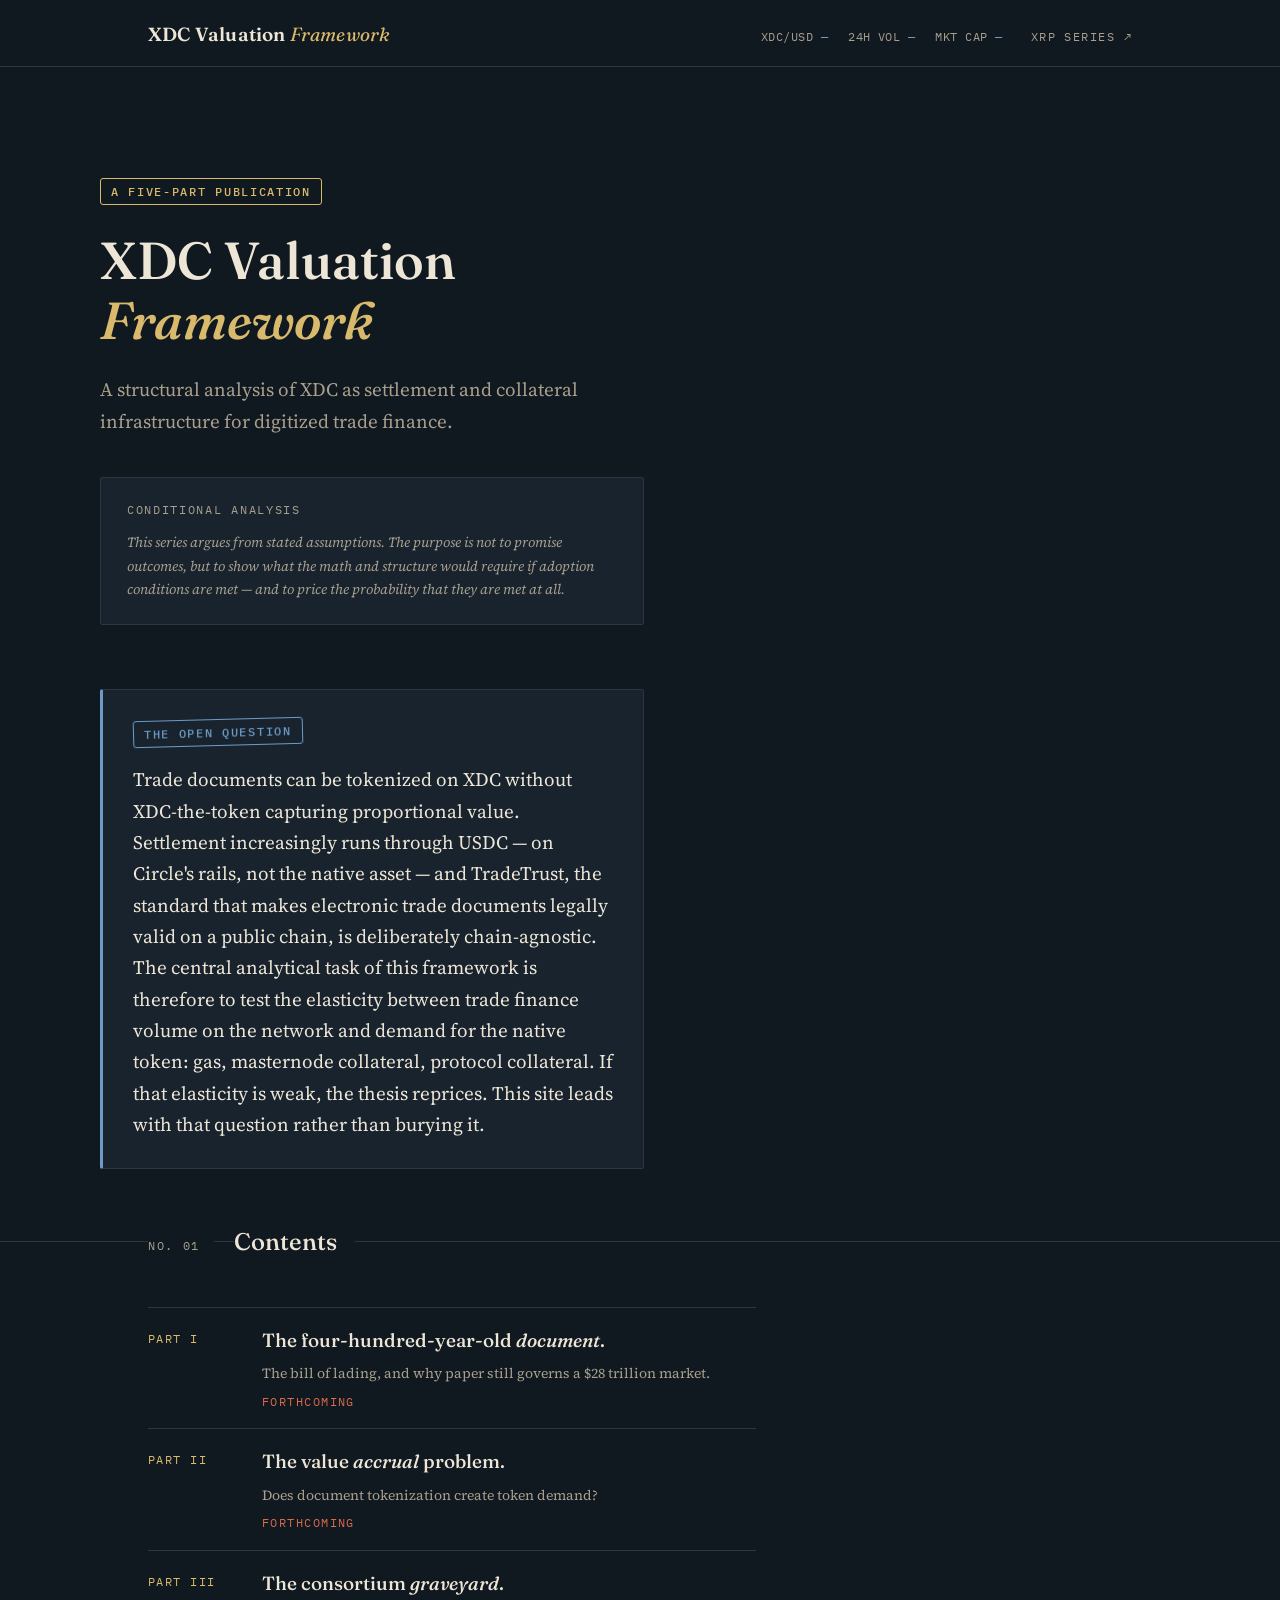
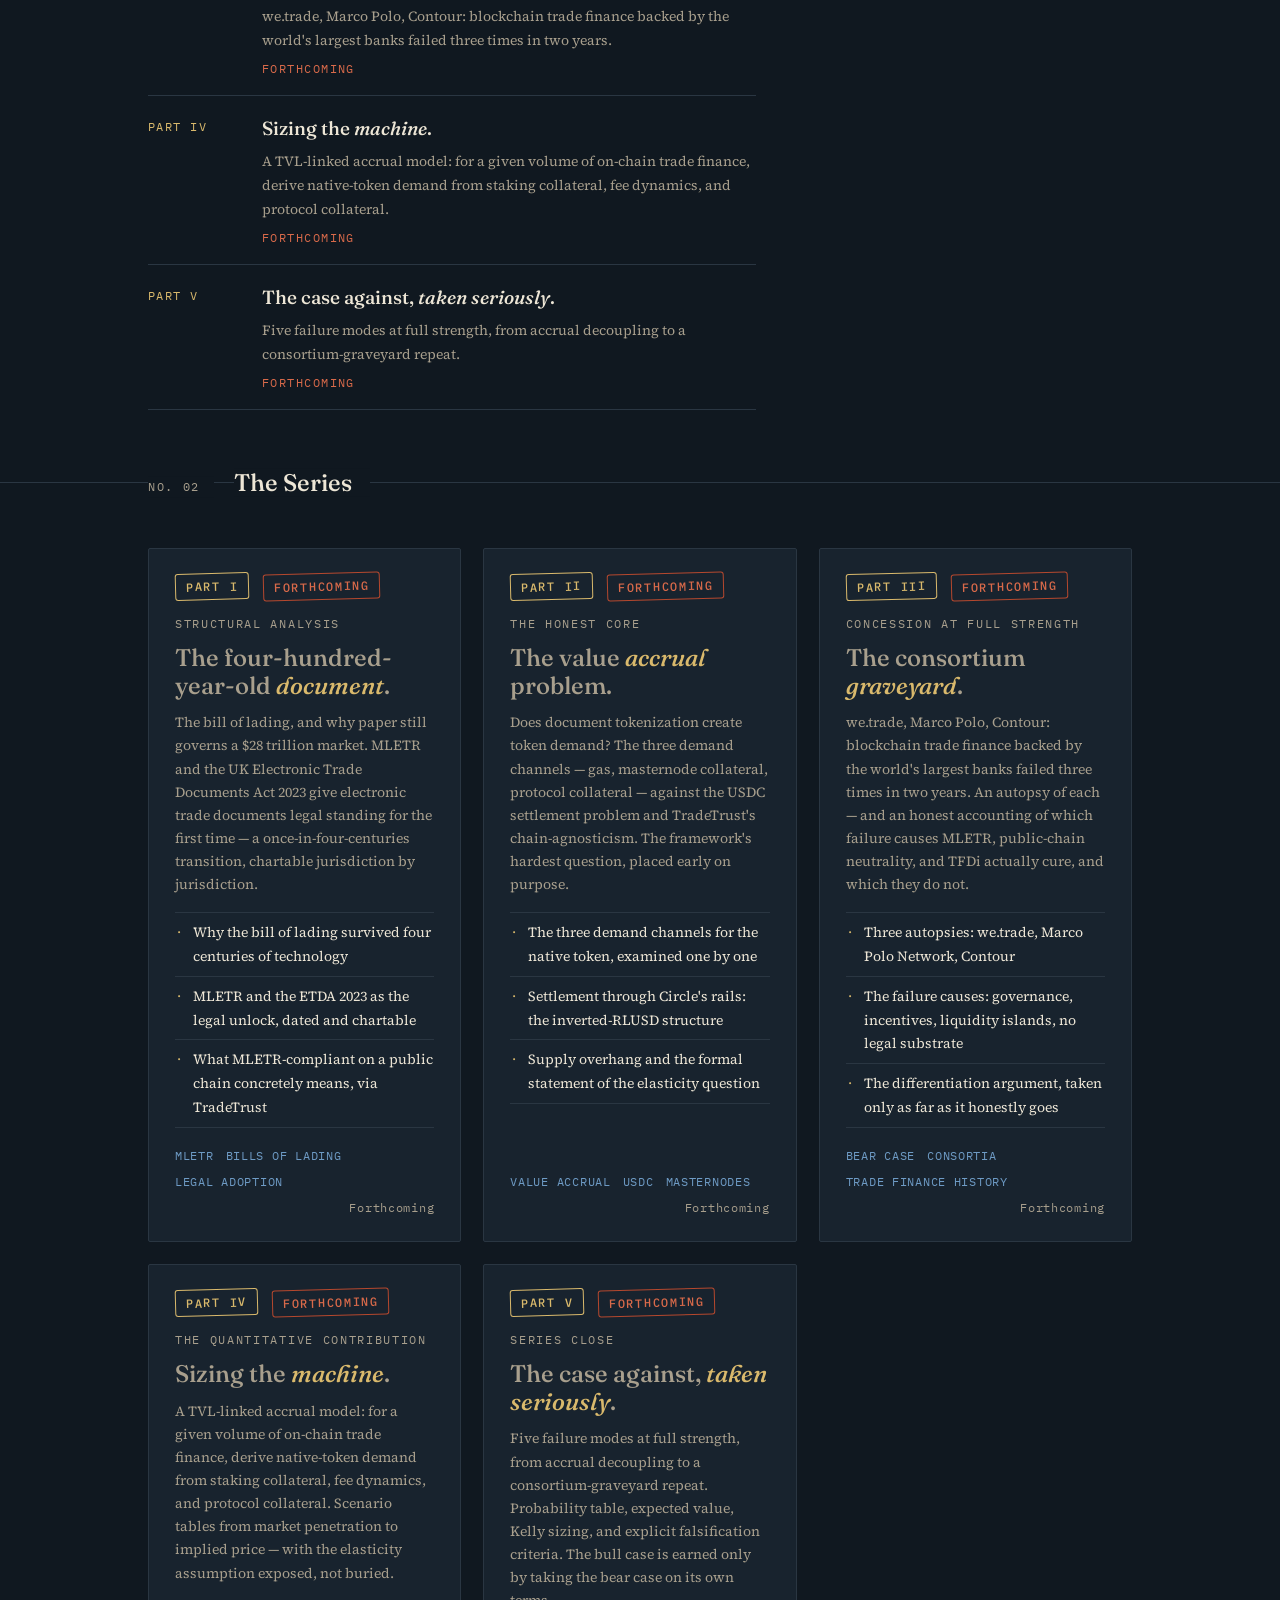
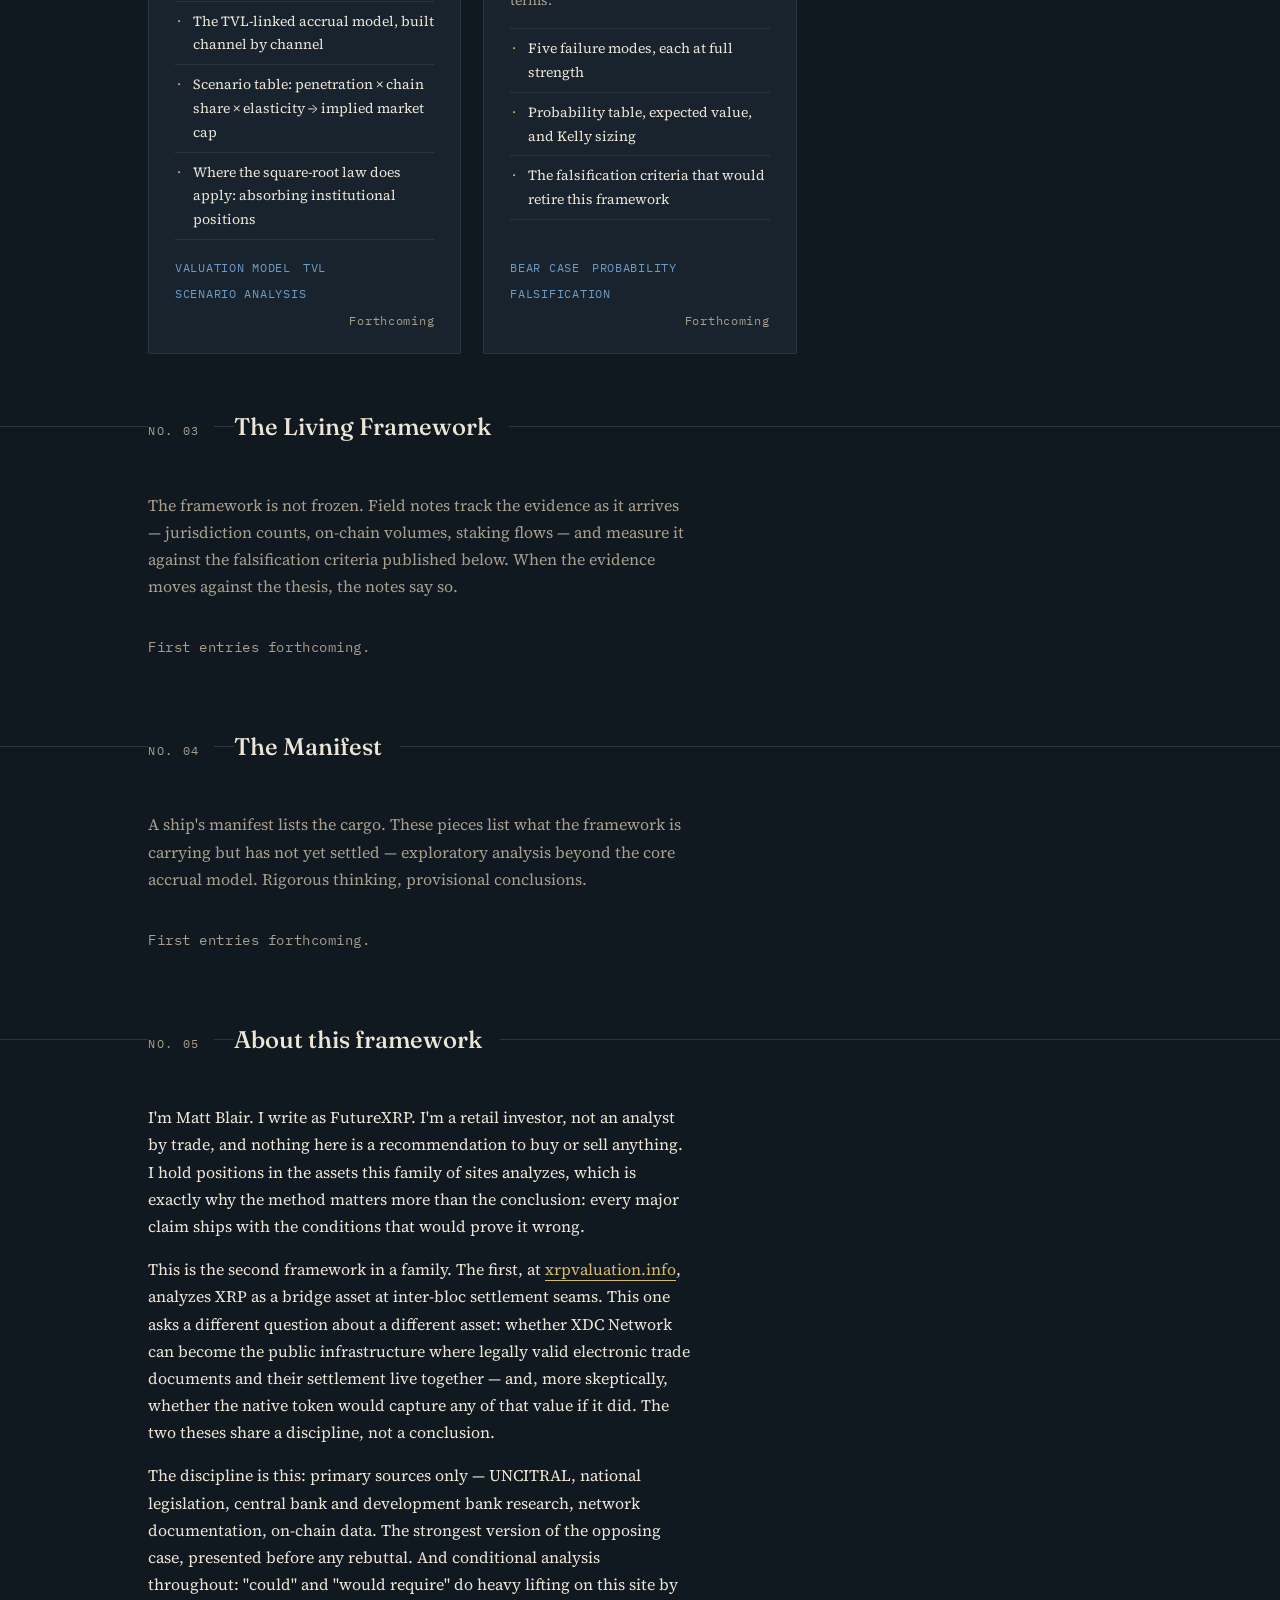
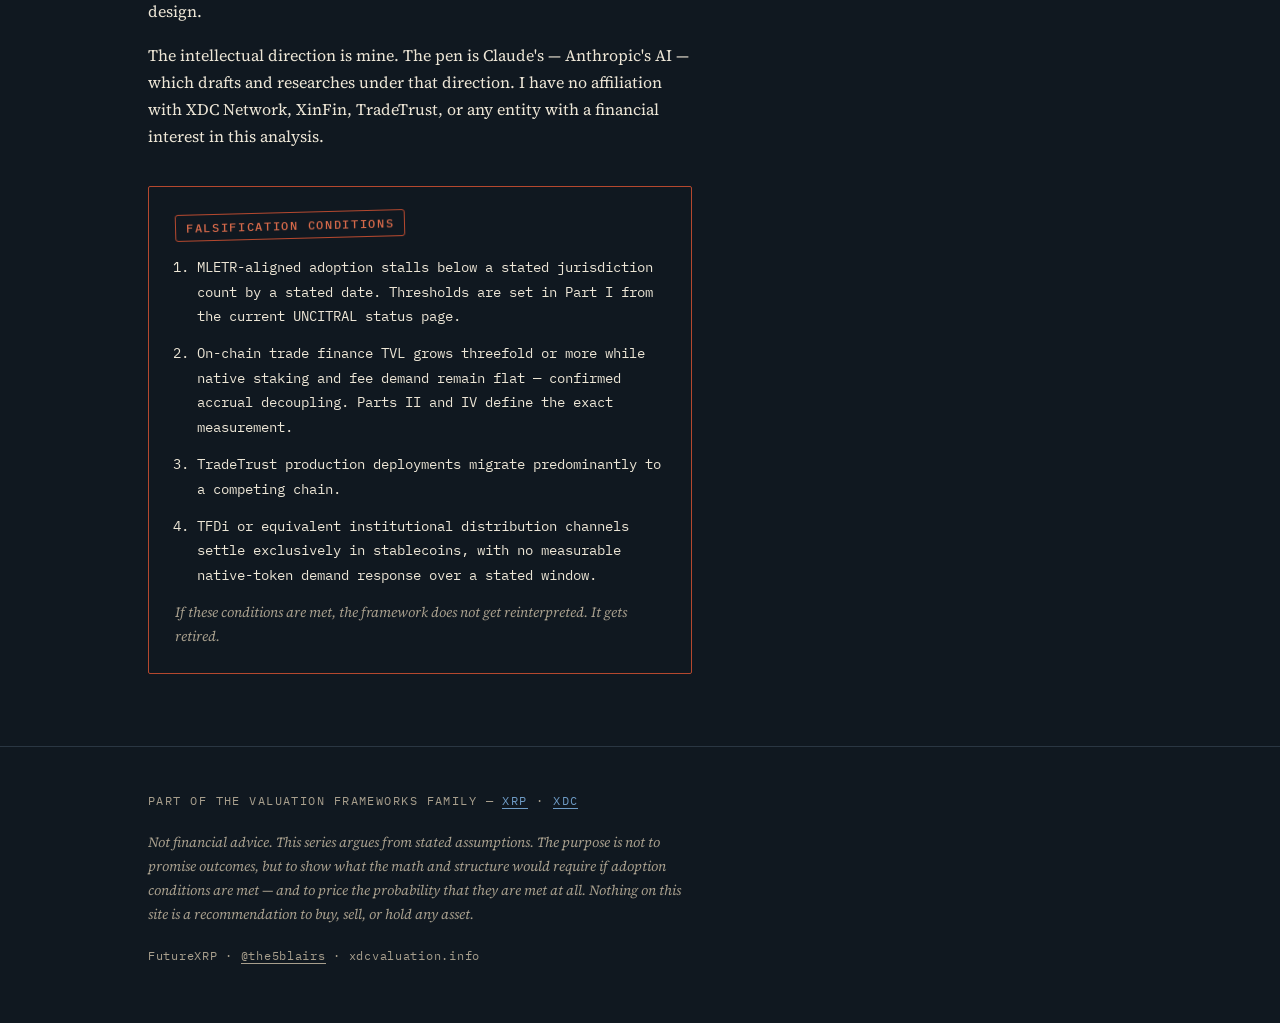
==== index.html @ a6dd6096 "Build Phase 1 of xdcvaluation.info: landing page, design system, feeds, article shells - Documentary" ====
<!DOCTYPE html>
<html lang="en">
<head>
  <meta charset="utf-8">
  <meta name="viewport" content="width=device-width, initial-scale=1">
  <title>XDC Valuation Framework</title>
  <meta name="description" content="A structural analysis of XDC as settlement and collateral infrastructure for digitized trade finance. A five-part publication with explicit falsification conditions.">
  <link rel="canonical" href="https://xdcvaluation.info/">
  <meta name="theme-color" content="#101820">

  <meta property="og:type" content="website">
  <meta property="og:site_name" content="XDC Valuation Framework">
  <meta property="og:title" content="XDC Valuation Framework">
  <meta property="og:description" content="A structural analysis of XDC as settlement and collateral infrastructure for digitized trade finance.">
  <meta property="og:url" content="https://xdcvaluation.info/">
  <meta property="og:image" content="https://xdcvaluation.info/assets/og-image.png">
  <meta name="twitter:card" content="summary_large_image">
  <meta name="twitter:title" content="XDC Valuation Framework">
  <meta name="twitter:description" content="A structural analysis of XDC as settlement and collateral infrastructure for digitized trade finance.">
  <meta name="twitter:image" content="https://xdcvaluation.info/assets/og-image.png">

  <link rel="icon" href="/assets/favicon.svg" type="image/svg+xml">
  <link rel="icon" href="/assets/favicon.png" type="image/png" sizes="600x600">

  <link rel="preconnect" href="https://fonts.googleapis.com">
  <link rel="preconnect" href="https://fonts.gstatic.com" crossorigin>
  <link rel="stylesheet" href="https://fonts.googleapis.com/css2?family=Fraunces:ital,opsz,wght@0,9..144,400..600;1,9..144,400..600&family=Source+Serif+4:ital,opsz,wght@0,8..60,400;0,8..60,600;1,8..60,400&family=IBM+Plex+Mono:wght@400;500&display=swap">
  <link rel="stylesheet" href="/styles.css">
</head>
<body>
  <a class="skip-link" href="#main">Skip to content</a>

  <header class="site-header">
    <div class="wrap">
      <div class="wordmark"><a href="/">XDC Valuation <span class="wordmark-sub">Framework</span></a></div>
      <div class="ticker" id="ticker" aria-label="XDC market data">
        <span>XDC/USD <span class="ticker-value" data-ticker="price">—</span></span>
        <span>24H VOL <span class="ticker-value" data-ticker="volume">—</span></span>
        <span>MKT CAP <span class="ticker-value" data-ticker="mcap">—</span></span>
      </div>
      <a class="sibling-link" href="https://xrpvaluation.info" rel="noopener">XRP Series ↗</a>
    </div>
  </header>

  <main id="main">

    <section class="hero wrap">
      <span class="stamp stamp-manila">A five-part publication</span>
      <h1>XDC Valuation <em>Framework</em></h1>
      <p class="dek">A structural analysis of XDC as settlement and collateral infrastructure for digitized trade finance.</p>
      <div class="panel panel-conditional">
        <span class="panel-label">Conditional analysis</span>
        <p>This series argues from stated assumptions. The purpose is not to promise outcomes, but to show what the math and structure would require if adoption conditions are met — and to price the probability that they are met at all.</p>
      </div>
    </section>

    <section class="open-question wrap" aria-labelledby="open-question-heading">
      <div class="panel">
        <span class="stamp stamp-carbon" id="open-question-heading">The Open Question</span>
        <p>Trade documents can be tokenized on XDC without XDC-the-token capturing proportional value. Settlement increasingly runs through USDC — on Circle's rails, not the native asset — and TradeTrust, the standard that makes electronic trade documents legally valid on a public chain, is deliberately chain-agnostic. The central analytical task of this framework is therefore to test the elasticity between trade finance volume on the network and demand for the native token: gas, masternode collateral, protocol collateral. If that elasticity is weak, the thesis reprices. This site leads with that question rather than burying it.</p>
      </div>
    </section>

    <section class="section" aria-labelledby="contents-heading">
      <div class="wrap">
        <div class="section-heading">
          <span class="section-index">No. 01</span>
          <h2 id="contents-heading">Contents</h2>
        </div>
        <ol class="contents-list" id="contents-list"></ol>
      </div>
    </section>

    <section class="section" aria-labelledby="series-heading">
      <div class="wrap">
        <div class="section-heading">
          <span class="section-index">No. 02</span>
          <h2 id="series-heading">The Series</h2>
        </div>
        <div class="cards" id="series-cards"></div>
      </div>
    </section>

    <section class="section" aria-labelledby="living-heading">
      <div class="wrap">
        <div class="section-heading">
          <span class="section-index">No. 03</span>
          <h2 id="living-heading">The Living Framework</h2>
        </div>
        <p class="section-intro">The framework is not frozen. Field notes track the evidence as it arrives — jurisdiction counts, on-chain volumes, staking flows — and measure it against the falsification criteria published below. When the evidence moves against the thesis, the notes say so.</p>
        <div class="cards" id="fieldnotes-cards"></div>
      </div>
    </section>

    <section class="section" aria-labelledby="manifest-heading">
      <div class="wrap">
        <div class="section-heading">
          <span class="section-index">No. 04</span>
          <h2 id="manifest-heading">The Manifest</h2>
        </div>
        <p class="section-intro">A ship's manifest lists the cargo. These pieces list what the framework is carrying but has not yet settled — exploratory analysis beyond the core accrual model. Rigorous thinking, provisional conclusions.</p>
        <div class="cards" id="manifest-cards"></div>
      </div>
    </section>

    <section class="section" aria-labelledby="about-heading">
      <div class="wrap">
        <div class="section-heading">
          <span class="section-index">No. 05</span>
          <h2 id="about-heading">About this framework</h2>
        </div>
        <div class="about-body">
          <p>I'm Matt Blair. I write as FutureXRP. I'm a retail investor, not an analyst by trade, and nothing here is a recommendation to buy or sell anything. I hold positions in the assets this family of sites analyzes, which is exactly why the method matters more than the conclusion: every major claim ships with the conditions that would prove it wrong.</p>
          <p>This is the second framework in a family. The first, at <a href="https://xrpvaluation.info" rel="noopener">xrpvaluation.info</a>, analyzes XRP as a bridge asset at inter-bloc settlement seams. This one asks a different question about a different asset: whether XDC Network can become the public infrastructure where legally valid electronic trade documents and their settlement live together — and, more skeptically, whether the native token would capture any of that value if it did. The two theses share a discipline, not a conclusion.</p>
          <p>The discipline is this: primary sources only — UNCITRAL, national legislation, central bank and development bank research, network documentation, on-chain data. The strongest version of the opposing case, presented before any rebuttal. And conditional analysis throughout: "could" and "would require" do heavy lifting on this site by design.</p>
          <p>The intellectual direction is mine. The pen is Claude's — Anthropic's AI — which drafts and researches under that direction. I have no affiliation with XDC Network, XinFin, TradeTrust, or any entity with a financial interest in this analysis.</p>
          <div class="falsification">
            <span class="stamp stamp-seal">Falsification conditions</span>
            <ol>
              <li>MLETR-aligned adoption stalls below a stated jurisdiction count by a stated date. Thresholds are set in Part I from the current UNCITRAL status page.</li>
              <li>On-chain trade finance TVL grows threefold or more while native staking and fee demand remain flat — confirmed accrual decoupling. Parts II and IV define the exact measurement.</li>
              <li>TradeTrust production deployments migrate predominantly to a competing chain.</li>
              <li>TFDi or equivalent institutional distribution channels settle exclusively in stablecoins, with no measurable native-token demand response over a stated window.</li>
            </ol>
            <p class="falsification-note">If these conditions are met, the framework does not get reinterpreted. It gets retired.</p>
          </div>
        </div>
      </div>
    </section>

  </main>

  <footer class="site-footer">
    <div class="wrap">
      <p class="footer-family">Part of the Valuation Frameworks family — <a href="https://xrpvaluation.info" rel="noopener">XRP</a> · <a href="/">XDC</a></p>
      <p class="footer-disclaimer">Not financial advice. This series argues from stated assumptions. The purpose is not to promise outcomes, but to show what the math and structure would require if adoption conditions are met — and to price the probability that they are met at all. Nothing on this site is a recommendation to buy, sell, or hold any asset.</p>
      <p class="footer-credit">FutureXRP · <a href="https://x.com/the5blairs" rel="noopener">@the5blairs</a> · xdcvaluation.info</p>
    </div>
  </footer>

  <script src="/main.js" defer></script>
</body>
</html>
---- styles.css ----
/* ============================================================
   XDC Valuation Framework — xdcvaluation.info
   Design system: "The Documentary Ledger"
   Trade documents, manila tags, carbon-copy ink, wax seals.
   ============================================================ */

/* ---------- Tokens ---------- */

:root {
  --ink:        #101820;  /* page background — deep documentary ink */
  --ink-raised: #18232E;  /* cards, panels */
  --paper:      #EDE6D6;  /* primary text — aged document paper */
  --paper-dim:  #A89F8D;  /* secondary text, captions */
  --manila:     #D9B96C;  /* primary accent — manila tag / ledger gilt */
  --carbon:     #6E9BC5;  /* secondary accent — carbon-copy blue */
  --seal:       #B5482E;  /* warnings, falsification, "Forthcoming" ONLY */
  --seal-text:  #D96A4A;  /* seal red lifted for small text (AA contrast on ink) */
  --rule:       #2A3642;  /* hairline ledger rules */

  --font-display: "Fraunces", Georgia, serif;
  --font-body: "Source Serif 4", Georgia, serif;
  --font-mono: "IBM Plex Mono", "Courier New", monospace;

  --fs-12: 12px;
  --fs-14: 14px;
  --fs-16: 16px;
  --fs-19: 19px;
  --fs-24: 24px;
  --fs-34: clamp(27px, 2.4vw + 18px, 34px);
  --fs-52: clamp(36px, 4.4vw + 20px, 52px);

  --measure: 68ch;
  --gutter: clamp(20px, 5vw, 48px);
  --max-width: 1080px;
}

/* ---------- Reset / base ---------- */

*, *::before, *::after { box-sizing: border-box; }

html {
  -webkit-text-size-adjust: 100%;
  scroll-behavior: smooth;
}

@media (prefers-reduced-motion: reduce) {
  html { scroll-behavior: auto; }
  *, *::before, *::after {
    animation-duration: 0.01ms !important;
    animation-iteration-count: 1 !important;
    transition-duration: 0.01ms !important;
  }
}

body {
  margin: 0;
  background: var(--ink);
  color: var(--paper);
  font-family: var(--font-body);
  font-size: var(--fs-16);
  line-height: 1.7;
  font-weight: 400;
}

h1, h2, h3, h4 {
  font-family: var(--font-display);
  font-weight: 500;
  line-height: 1.15;
  margin: 0;
}

h1 em, h2 em, h3 em, .em-accent {
  font-style: italic;
  color: var(--manila);
}

p { margin: 0 0 1em; }

a {
  color: var(--manila);
  text-decoration: none;
  border-bottom: 1px solid transparent;
  transition: border-color 120ms ease, color 120ms ease;
}

a:hover { border-bottom-color: var(--manila); }

/* Links inside running text carry a visible underline, not just color */
p a, .article-body li a, .sources li a {
  border-bottom-color: currentColor;
}

:focus-visible {
  outline: 2px solid var(--carbon);
  outline-offset: 2px;
}

img, svg { max-width: 100%; height: auto; }

ul, ol { padding-left: 1.4em; margin: 0 0 1em; }
li { margin-bottom: 0.4em; }

.skip-link {
  position: absolute;
  left: -9999px;
  top: 0;
  background: var(--ink-raised);
  color: var(--paper);
  padding: 8px 16px;
  z-index: 100;
  font-family: var(--font-mono);
  font-size: var(--fs-14);
}

.skip-link:focus {
  left: var(--gutter);
}

.wrap {
  max-width: var(--max-width);
  margin: 0 auto;
  padding-left: var(--gutter);
  padding-right: var(--gutter);
}

/* ---------- The Customs Stamp (signature element) ---------- */

.stamp {
  display: inline-block;
  font-family: var(--font-mono);
  font-size: var(--fs-12);
  font-weight: 500;
  text-transform: uppercase;
  letter-spacing: 0.14em;
  padding: 4px 10px 3px;
  border: 1px solid currentColor;
  border-radius: 3px;
  transform: rotate(-1.5deg);
  line-height: 1.5;
  white-space: nowrap;
}

.stamp-manila { color: var(--manila); }
.stamp-carbon { color: var(--carbon); }
.stamp-seal   { color: var(--seal-text); border-color: var(--seal); }

.stamp-row {
  display: flex;
  flex-wrap: wrap;
  gap: 10px 14px;
  align-items: center;
  margin-bottom: 18px;
}

/* ---------- Header bar ---------- */

.site-header {
  border-bottom: 1px solid var(--rule);
}

.site-header .wrap {
  display: flex;
  flex-wrap: wrap;
  align-items: baseline;
  gap: 8px 28px;
  padding-top: 18px;
  padding-bottom: 16px;
}

.wordmark {
  font-family: var(--font-display);
  font-size: var(--fs-19);
  font-weight: 600;
  letter-spacing: 0.01em;
}

.wordmark a {
  color: var(--paper);
  border-bottom: none;
}

.wordmark a:hover { color: var(--manila); }

.wordmark .wordmark-sub {
  font-style: italic;
  font-weight: 400;
  color: var(--manila);
}

.ticker {
  font-family: var(--font-mono);
  font-size: var(--fs-12);
  color: var(--paper-dim);
  letter-spacing: 0.04em;
  display: flex;
  flex-wrap: wrap;
  gap: 4px 20px;
  margin-left: auto;
}

.ticker .ticker-value {
  color: var(--carbon);
  font-weight: 500;
}

.sibling-link {
  font-family: var(--font-mono);
  font-size: var(--fs-12);
  text-transform: uppercase;
  letter-spacing: 0.12em;
  color: var(--paper-dim);
}

.sibling-link:hover {
  color: var(--manila);
  border-bottom-color: transparent;
}

@media (max-width: 720px) {
  .ticker {
    margin-left: 0;
    flex-basis: 100%;
    order: 3;
  }
}

/* ---------- Section scaffolding: ledger rules ---------- */

.section {
  border-top: 1px solid var(--rule);
  padding: 56px 0 72px;
}

.section-heading {
  display: flex;
  flex-wrap: wrap;
  align-items: baseline;
  gap: 8px 20px;
  margin: -56px 0 36px;           /* pull the heading up onto the rule */
  padding-top: 0;
  transform: translateY(-50%);
}

.section-heading h2 {
  font-size: var(--fs-24);
  background: var(--ink);
  padding-right: 18px;
}

.section-heading .section-index {
  font-family: var(--font-mono);
  font-size: var(--fs-12);
  color: var(--paper-dim);
  letter-spacing: 0.14em;
  text-transform: uppercase;
  background: var(--ink);
  padding-right: 14px;
}

.section-intro {
  max-width: var(--measure);
  color: var(--paper-dim);
  font-size: var(--fs-16);
  margin-bottom: 36px;
}

.section-intro strong { color: var(--paper); font-weight: 600; }

/* ---------- Hero ---------- */

.hero {
  padding: clamp(56px, 9vw, 110px) 0 64px;
}

.hero .stamp { margin-bottom: 26px; }

.hero h1 {
  font-size: var(--fs-52);
  font-weight: 550;
  max-width: 16ch;
  margin-bottom: 22px;
}

.hero .dek {
  font-size: var(--fs-19);
  color: var(--paper-dim);
  max-width: 52ch;
  margin-bottom: 40px;
}

/* Orchestrated page-load rise — hero only */
@media (prefers-reduced-motion: no-preference) {
  .hero > * {
    opacity: 0;
    transform: translateY(14px);
    animation: hero-rise 700ms cubic-bezier(0.22, 1, 0.36, 1) forwards;
  }
  .hero > *:nth-child(1) { animation-delay: 60ms; }
  .hero > *:nth-child(2) { animation-delay: 160ms; }
  .hero > *:nth-child(3) { animation-delay: 280ms; }
  .hero > *:nth-child(4) { animation-delay: 400ms; }
  @keyframes hero-rise {
    to { opacity: 1; transform: translateY(0); }
  }
}

/* ---------- Panels ---------- */

.panel {
  background: var(--ink-raised);
  border: 1px solid var(--rule);
  border-radius: 2px;
  padding: 22px 26px;
  max-width: var(--measure);
}

.panel .panel-label {
  display: block;
  font-family: var(--font-mono);
  font-size: var(--fs-12);
  text-transform: uppercase;
  letter-spacing: 0.14em;
  color: var(--paper-dim);
  margin-bottom: 10px;
}

.panel p:last-child { margin-bottom: 0; }

.panel-conditional p {
  font-size: var(--fs-14);
  color: var(--paper-dim);
  font-style: italic;
}

/* The honest core — the open question */
.open-question {
  padding: 0 0 72px;
}

.open-question .panel {
  border-left: 3px solid var(--carbon);
  padding: 28px 30px;
}

.open-question .stamp { margin-bottom: 18px; }

.open-question p {
  font-size: var(--fs-19);
  line-height: 1.65;
}

.open-question p:last-of-type { margin-bottom: 0; }

/* ---------- Contents list ---------- */

.contents-list {
  list-style: none;
  padding: 0;
  margin: 0;
  max-width: 76ch;
}

.contents-list li {
  display: grid;
  grid-template-columns: 92px 1fr;
  gap: 6px 22px;
  padding: 16px 0;
  border-bottom: 1px solid var(--rule);
  margin: 0;
}

.contents-list li:first-child { border-top: 1px solid var(--rule); }

.contents-list .contents-number {
  font-family: var(--font-mono);
  font-size: var(--fs-12);
  text-transform: uppercase;
  letter-spacing: 0.12em;
  color: var(--manila);
  padding-top: 5px;
}

.contents-list .contents-title {
  font-family: var(--font-display);
  font-size: var(--fs-19);
  font-weight: 500;
}

.contents-list .contents-title a {
  color: var(--paper);
  border-bottom: none;
}

.contents-list .contents-title a:hover { color: var(--manila); }

.contents-list .contents-line {
  grid-column: 2;
  font-size: var(--fs-14);
  color: var(--paper-dim);
  margin: 0;
}

.contents-list .contents-status {
  grid-column: 2;
  font-family: var(--font-mono);
  font-size: var(--fs-12);
  letter-spacing: 0.12em;
  text-transform: uppercase;
  color: var(--seal-text);
}

@media (max-width: 520px) {
  .contents-list li { grid-template-columns: 1fr; }
  .contents-list .contents-line,
  .contents-list .contents-status { grid-column: 1; }
}

/* ---------- Cards ---------- */

.cards {
  display: grid;
  grid-template-columns: repeat(auto-fill, minmax(300px, 1fr));
  gap: 22px;
}

.card {
  background: var(--ink-raised);
  border: 1px solid var(--rule);
  border-radius: 2px;
  padding: 24px 26px 22px;
  display: flex;
  flex-direction: column;
  transition: border-color 140ms ease;
  position: relative;
}

.card:hover { border-color: var(--manila); }

.card.card-coming:hover { border-color: var(--rule); }

.card .stamp-row { margin-bottom: 14px; }

.card .card-kicker {
  font-family: var(--font-mono);
  font-size: var(--fs-12);
  text-transform: uppercase;
  letter-spacing: 0.14em;
  color: var(--paper-dim);
  margin-bottom: 10px;
}

.card h3 {
  font-size: var(--fs-24);
  margin-bottom: 12px;
}

.card h3 a {
  color: var(--paper);
  border-bottom: none;
}

/* Whole-card click target without nesting interactive content */
.card h3 a::after {
  content: "";
  position: absolute;
  inset: 0;
}

.card h3 a:hover { color: inherit; }

.card .card-summary {
  font-size: var(--fs-14);
  color: var(--paper-dim);
  line-height: 1.65;
  margin-bottom: 16px;
}

.card .card-inside {
  list-style: none;
  padding: 0;
  margin: 0 0 18px;
  border-top: 1px solid var(--rule);
}

.card .card-inside li {
  font-size: var(--fs-14);
  color: var(--paper);
  padding: 8px 0 7px 18px;
  border-bottom: 1px solid var(--rule);
  margin: 0;
  position: relative;
}

.card .card-inside li::before {
  content: "·";
  position: absolute;
  left: 2px;
  color: var(--manila);
}

.card .card-meta {
  margin-top: auto;
  display: flex;
  flex-wrap: wrap;
  align-items: baseline;
  gap: 6px 14px;
  font-family: var(--font-mono);
  font-size: var(--fs-12);
  color: var(--paper-dim);
}

.card .card-tags {
  display: flex;
  flex-wrap: wrap;
  gap: 6px 12px;
}

.card .card-tag {
  color: var(--carbon);
  letter-spacing: 0.06em;
  text-transform: uppercase;
}

.card .card-date {
  margin-left: auto;
  letter-spacing: 0.06em;
}

.card.card-coming h3 { color: var(--paper-dim); }

.feed-empty,
.feed-error {
  font-family: var(--font-mono);
  font-size: var(--fs-14);
  color: var(--paper-dim);
  letter-spacing: 0.04em;
}

/* ---------- Falsification block ---------- */

.falsification {
  border: 1px solid var(--seal);
  border-radius: 2px;
  padding: 24px 26px;
  max-width: var(--measure);
  margin: 36px 0 0;
}

.falsification .stamp { margin-bottom: 16px; }

.falsification ol {
  font-family: var(--font-mono);
  font-size: var(--fs-14);
  line-height: 1.75;
  color: var(--paper);
  margin: 0;
  padding-left: 1.6em;
}

.falsification ol li { margin-bottom: 0.9em; }
.falsification ol li:last-child { margin-bottom: 0; }

.falsification .falsification-note {
  font-size: var(--fs-14);
  color: var(--paper-dim);
  margin: 14px 0 0;
  font-style: italic;
}

/* ---------- About ---------- */

.about-body {
  max-width: var(--measure);
}

.about-body p { font-size: var(--fs-16); }

/* ---------- Footer ---------- */

.site-footer {
  border-top: 1px solid var(--rule);
  padding: 44px 0 56px;
  font-size: var(--fs-14);
  color: var(--paper-dim);
}

.site-footer .footer-family {
  font-family: var(--font-mono);
  font-size: var(--fs-12);
  text-transform: uppercase;
  letter-spacing: 0.12em;
  margin-bottom: 20px;
}

.site-footer .footer-family a { color: var(--carbon); }

.site-footer .footer-disclaimer {
  max-width: var(--measure);
  font-style: italic;
}

.site-footer .footer-credit {
  font-family: var(--font-mono);
  font-size: var(--fs-12);
  letter-spacing: 0.06em;
  margin-top: 20px;
  margin-bottom: 0;
}

.site-footer .footer-credit a { color: var(--paper-dim); }
.site-footer .footer-credit a:hover { color: var(--manila); }

/* ---------- Article pages ---------- */

.article {
  padding: clamp(48px, 7vw, 88px) 0 72px;
}

.article-header {
  margin-bottom: 48px;
}

.article-header .kicker {
  font-family: var(--font-mono);
  font-size: var(--fs-12);
  text-transform: uppercase;
  letter-spacing: 0.16em;
  color: var(--paper-dim);
  margin: 22px 0 14px;
}

.article-header h1 {
  font-size: var(--fs-34);
  max-width: 22ch;
  margin-bottom: 18px;
}

.article-header .dek {
  font-size: var(--fs-19);
  color: var(--paper-dim);
  max-width: var(--measure);
  margin-bottom: 32px;
}

.article-body {
  max-width: var(--measure);
}

.article-body h2 {
  font-size: var(--fs-24);
  margin: 48px 0 16px;
}

.article-body h3 {
  font-size: var(--fs-19);
  margin: 36px 0 12px;
}

.article-body p { font-size: var(--fs-16); }

.article-body blockquote {
  margin: 28px 0;
  padding: 4px 0 4px 24px;
  border-left: 2px solid var(--manila);
  font-style: italic;
  color: var(--paper-dim);
}

.article-body figure {
  margin: 32px 0;
}

.article-body figcaption {
  font-family: var(--font-mono);
  font-size: var(--fs-12);
  color: var(--paper-dim);
  letter-spacing: 0.06em;
  margin-top: 10px;
}

.article-body table {
  width: 100%;
  border-collapse: collapse;
  font-family: var(--font-mono);
  font-size: var(--fs-14);
  margin: 28px 0;
}

.article-body th, .article-body td {
  text-align: left;
  padding: 9px 14px 8px 0;
  border-bottom: 1px solid var(--rule);
}

.article-body th {
  color: var(--paper-dim);
  font-weight: 500;
  text-transform: uppercase;
  font-size: var(--fs-12);
  letter-spacing: 0.1em;
}

.forthcoming-note {
  background: var(--ink-raised);
  border: 1px solid var(--rule);
  border-radius: 2px;
  padding: 22px 26px;
  font-size: var(--fs-16);
  color: var(--paper-dim);
}

/* Sources block — the typewritten manifest voice */
.sources {
  border-top: 1px solid var(--rule);
  margin-top: 56px;
  padding-top: 8px;
}

.sources h2 {
  font-family: var(--font-mono);
  font-size: var(--fs-12);
  font-weight: 500;
  text-transform: uppercase;
  letter-spacing: 0.16em;
  color: var(--paper-dim);
  margin: 20px 0 16px;
}

.sources ul {
  list-style: none;
  padding: 0;
  margin: 0;
  font-family: var(--font-mono);
  font-size: var(--fs-14);
  line-height: 1.8;
}

.sources li {
  padding-left: 18px;
  position: relative;
  color: var(--paper-dim);
}

.sources li::before {
  content: "—";
  position: absolute;
  left: 0;
  color: var(--carbon);
}

.sources a { color: var(--carbon); }

/* Prev / next */
.prevnext {
  display: flex;
  justify-content: space-between;
  gap: 20px;
  border-top: 1px solid var(--rule);
  margin-top: 64px;
  padding-top: 28px;
  font-family: var(--font-mono);
  font-size: var(--fs-14);
}

.prevnext a {
  color: var(--paper-dim);
  max-width: 44%;
}

.prevnext a:hover { color: var(--manila); border-bottom-color: transparent; }

.prevnext .prevnext-label {
  display: block;
  font-size: var(--fs-12);
  text-transform: uppercase;
  letter-spacing: 0.12em;
  color: var(--paper-dim);
  margin-bottom: 6px;
}

.prevnext .prevnext-title {
  font-family: var(--font-display);
  font-size: var(--fs-16);
  color: var(--paper);
}

.prevnext a:hover .prevnext-title { color: var(--manila); }

.prevnext .prevnext-next { text-align: right; margin-left: auto; }

/* ---------- Small screens ---------- */

@media (max-width: 420px) {
  .card { padding: 20px 18px 18px; }
  .panel { padding: 18px 18px; }
  .open-question .panel { padding: 22px 20px; }
}
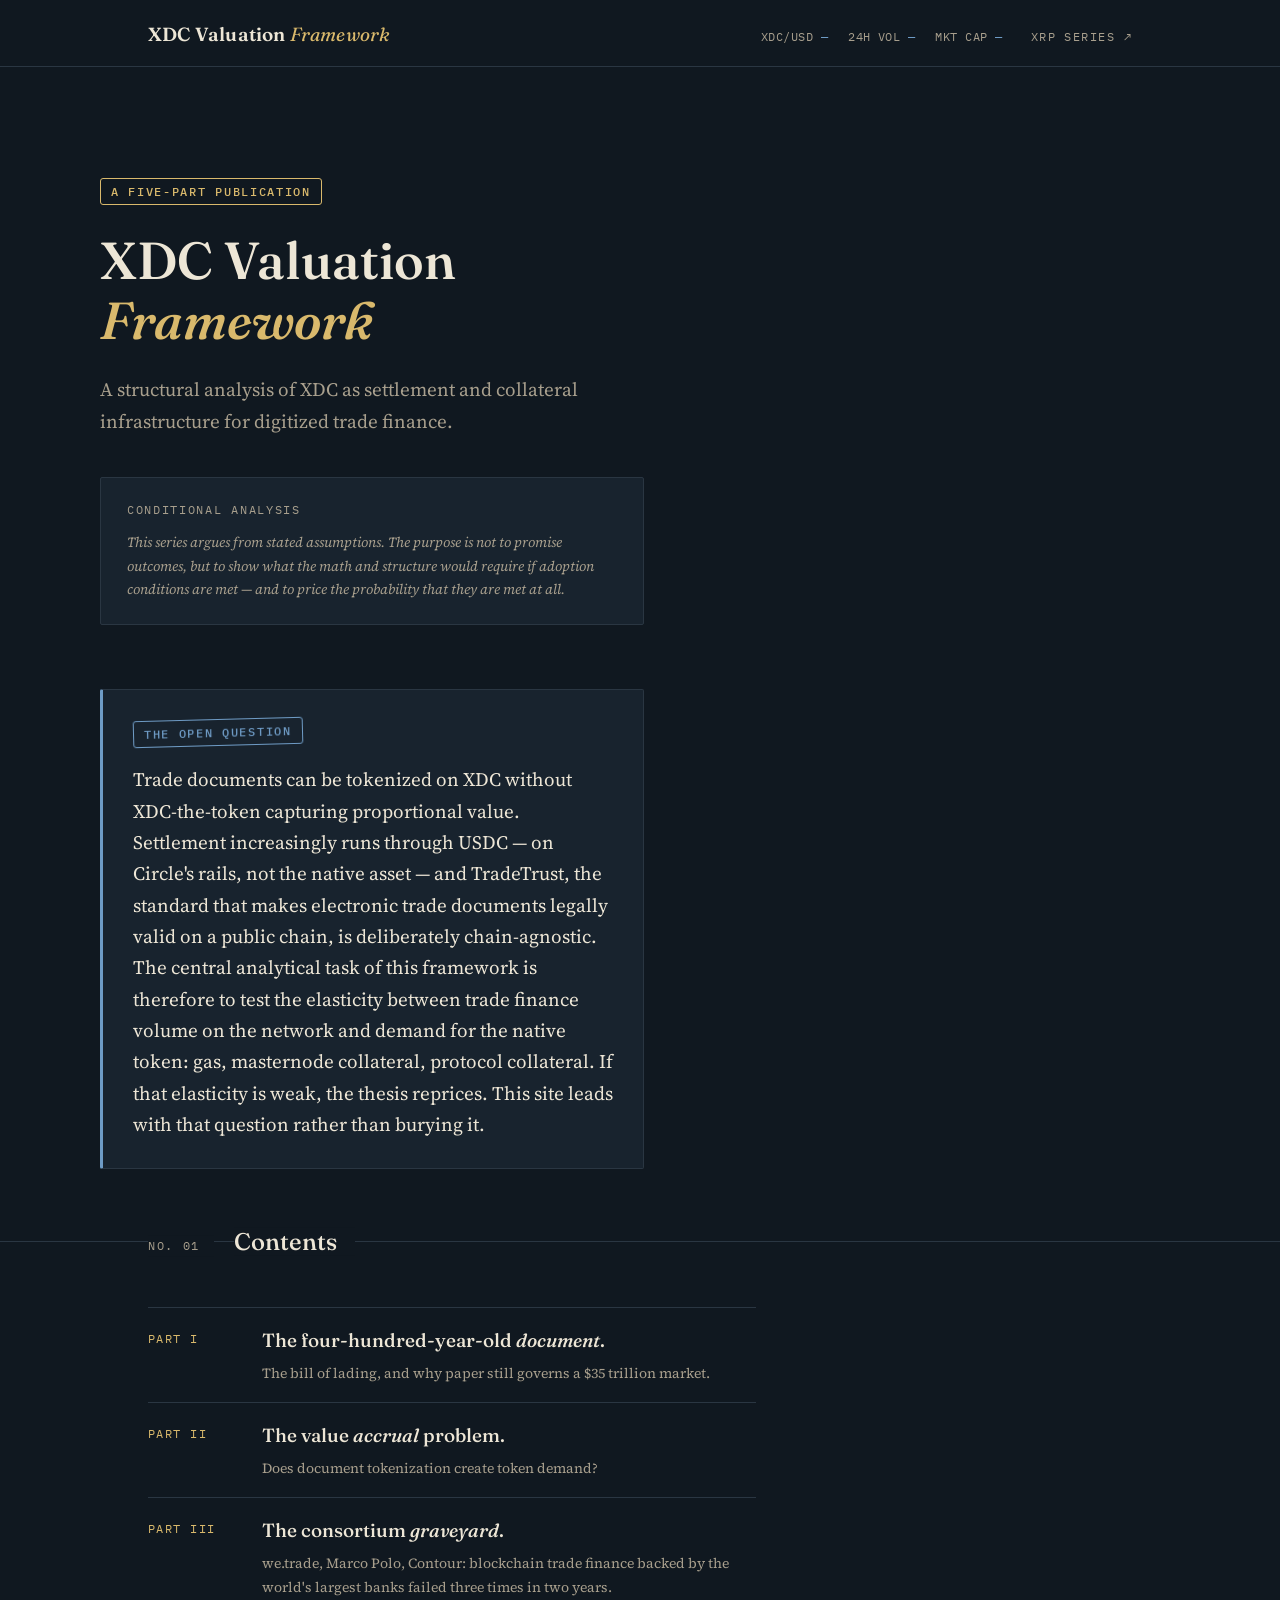
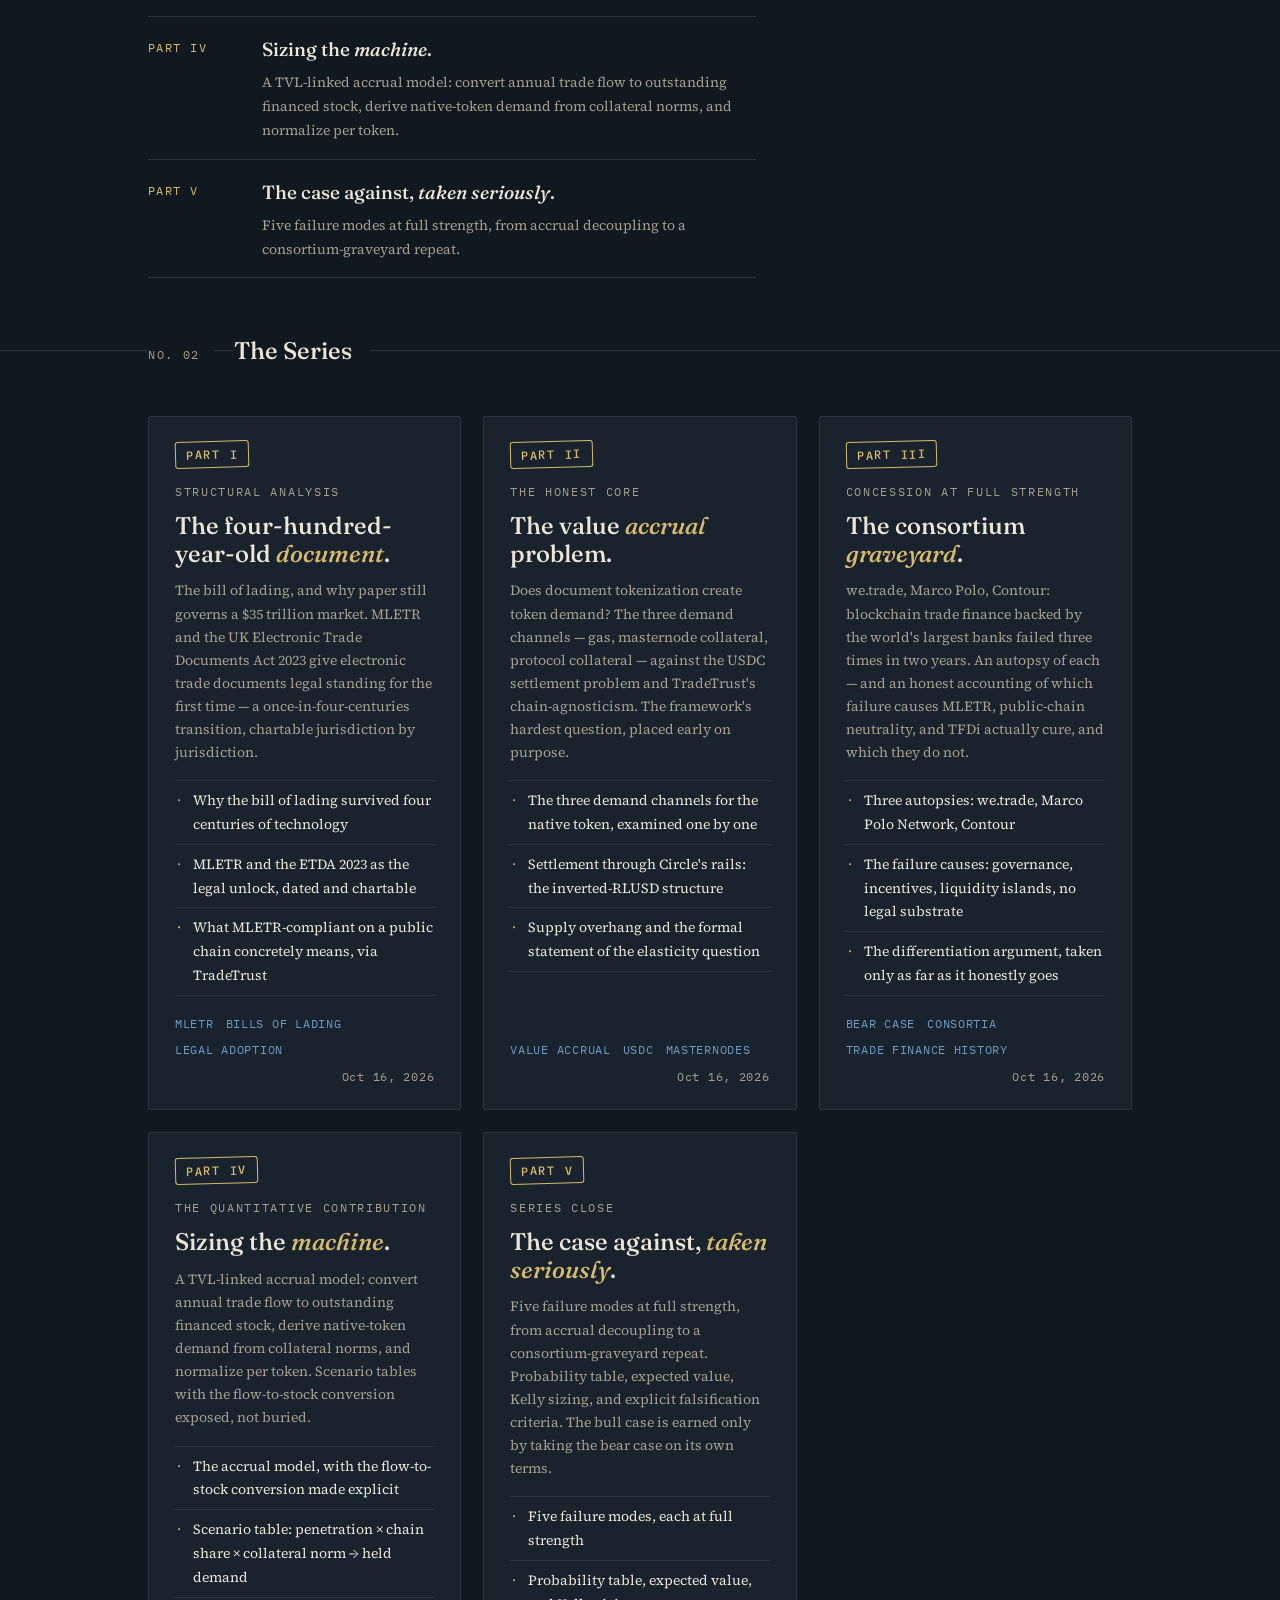
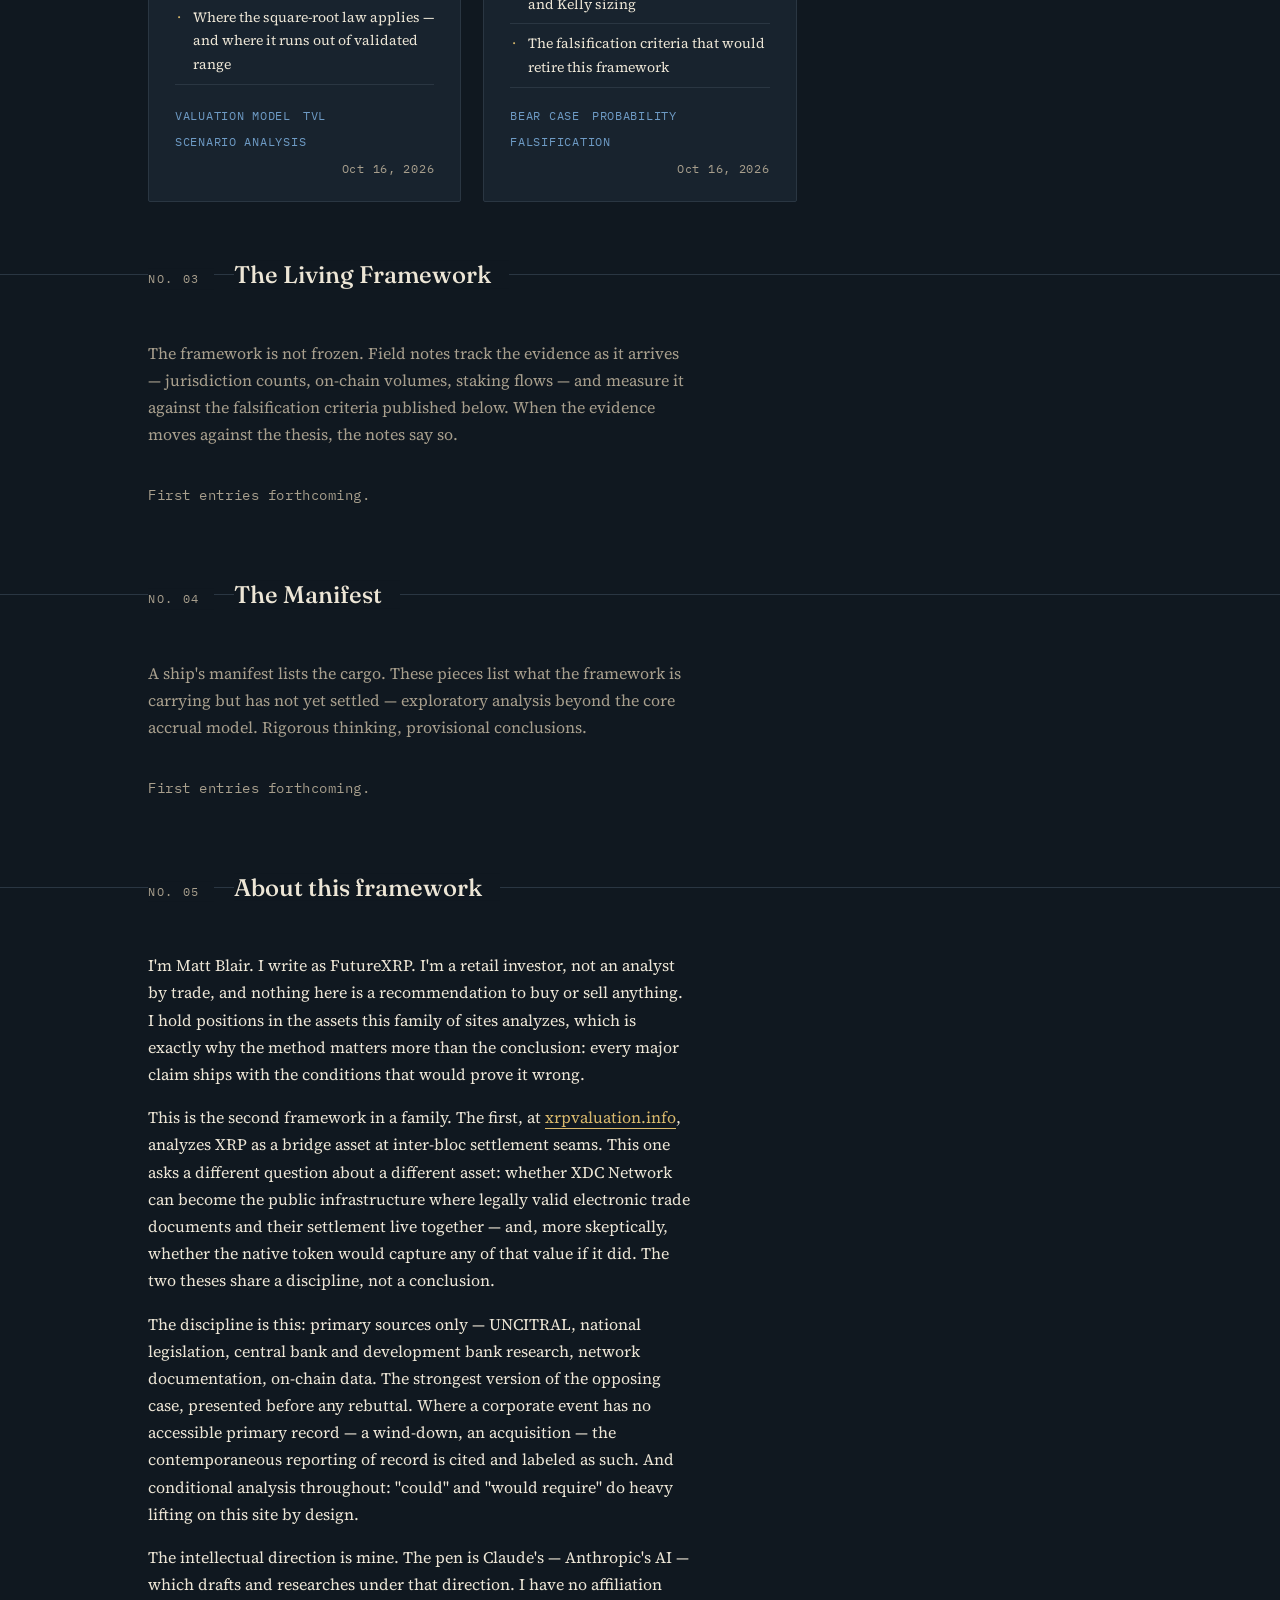
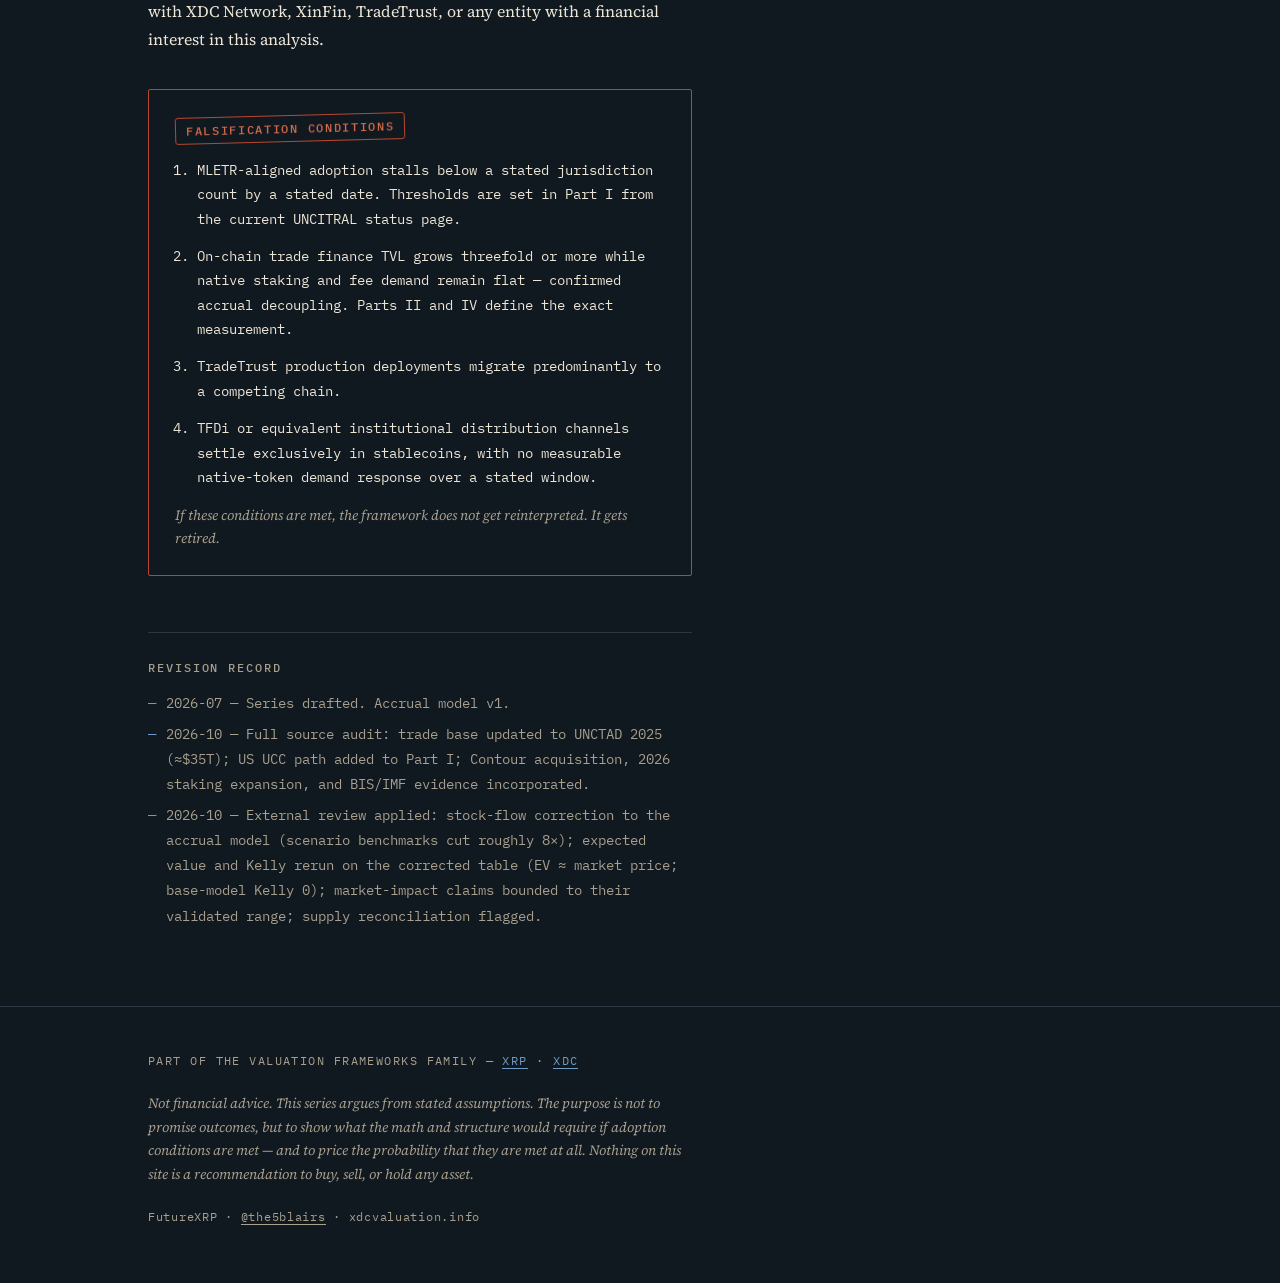
==== commit 7aaec62c: "Apply external review: stock-flow correction and corrected EV/Kelly The big one — Part IV treated a " ====
--- a/index.html
+++ b/index.html
@@ -43,6 +43,10 @@
   </header>
 
   <main id="main">
+
+    <noscript>
+      <div class="wrap"><p class="feed-empty">This site renders its card feeds with JavaScript. The five parts are directly available at /part1/ through /part5/.</p></div>
+    </noscript>
 
     <section class="hero wrap">
       <span class="stamp stamp-manila">A five-part publication</span>
@@ -112,7 +116,7 @@
         <div class="about-body">
           <p>I'm Matt Blair. I write as FutureXRP. I'm a retail investor, not an analyst by trade, and nothing here is a recommendation to buy or sell anything. I hold positions in the assets this family of sites analyzes, which is exactly why the method matters more than the conclusion: every major claim ships with the conditions that would prove it wrong.</p>
           <p>This is the second framework in a family. The first, at <a href="https://xrpvaluation.info" rel="noopener">xrpvaluation.info</a>, analyzes XRP as a bridge asset at inter-bloc settlement seams. This one asks a different question about a different asset: whether XDC Network can become the public infrastructure where legally valid electronic trade documents and their settlement live together — and, more skeptically, whether the native token would capture any of that value if it did. The two theses share a discipline, not a conclusion.</p>
-          <p>The discipline is this: primary sources only — UNCITRAL, national legislation, central bank and development bank research, network documentation, on-chain data. The strongest version of the opposing case, presented before any rebuttal. And conditional analysis throughout: "could" and "would require" do heavy lifting on this site by design.</p>
+          <p>The discipline is this: primary sources only — UNCITRAL, national legislation, central bank and development bank research, network documentation, on-chain data. The strongest version of the opposing case, presented before any rebuttal. Where a corporate event has no accessible primary record — a wind-down, an acquisition — the contemporaneous reporting of record is cited and labeled as such. And conditional analysis throughout: "could" and "would require" do heavy lifting on this site by design.</p>
           <p>The intellectual direction is mine. The pen is Claude's — Anthropic's AI — which drafts and researches under that direction. I have no affiliation with XDC Network, XinFin, TradeTrust, or any entity with a financial interest in this analysis.</p>
           <div class="falsification">
             <span class="stamp stamp-seal">Falsification conditions</span>
@@ -124,6 +128,14 @@
             </ol>
             <p class="falsification-note">If these conditions are met, the framework does not get reinterpreted. It gets retired.</p>
           </div>
+          <section class="sources" aria-label="Revision record">
+            <h2>Revision record</h2>
+            <ul>
+              <li>2026-07 — Series drafted. Accrual model v1.</li>
+              <li>2026-10 — Full source audit: trade base updated to UNCTAD 2025 (≈$35T); US UCC path added to Part I; Contour acquisition, 2026 staking expansion, and BIS/IMF evidence incorporated.</li>
+              <li>2026-10 — External review applied: stock-flow correction to the accrual model (scenario benchmarks cut roughly 8×); expected value and Kelly rerun on the corrected table (EV ≈ market price; base-model Kelly 0); market-impact claims bounded to their validated range; supply reconciliation flagged.</li>
+            </ul>
+          </section>
         </div>
       </div>
     </section>
--- a/styles.css
+++ b/styles.css
@@ -678,13 +678,21 @@
   margin-top: 10px;
 }
 
+.table-scroll {
+  overflow-x: auto;
+  margin: 28px 0;
+}
+
 .article-body table {
   width: 100%;
+  min-width: 480px;
   border-collapse: collapse;
   font-family: var(--font-mono);
   font-size: var(--fs-14);
   margin: 28px 0;
 }
+
+.table-scroll table { margin: 0; }
 
 .article-body th, .article-body td {
   text-align: left;
